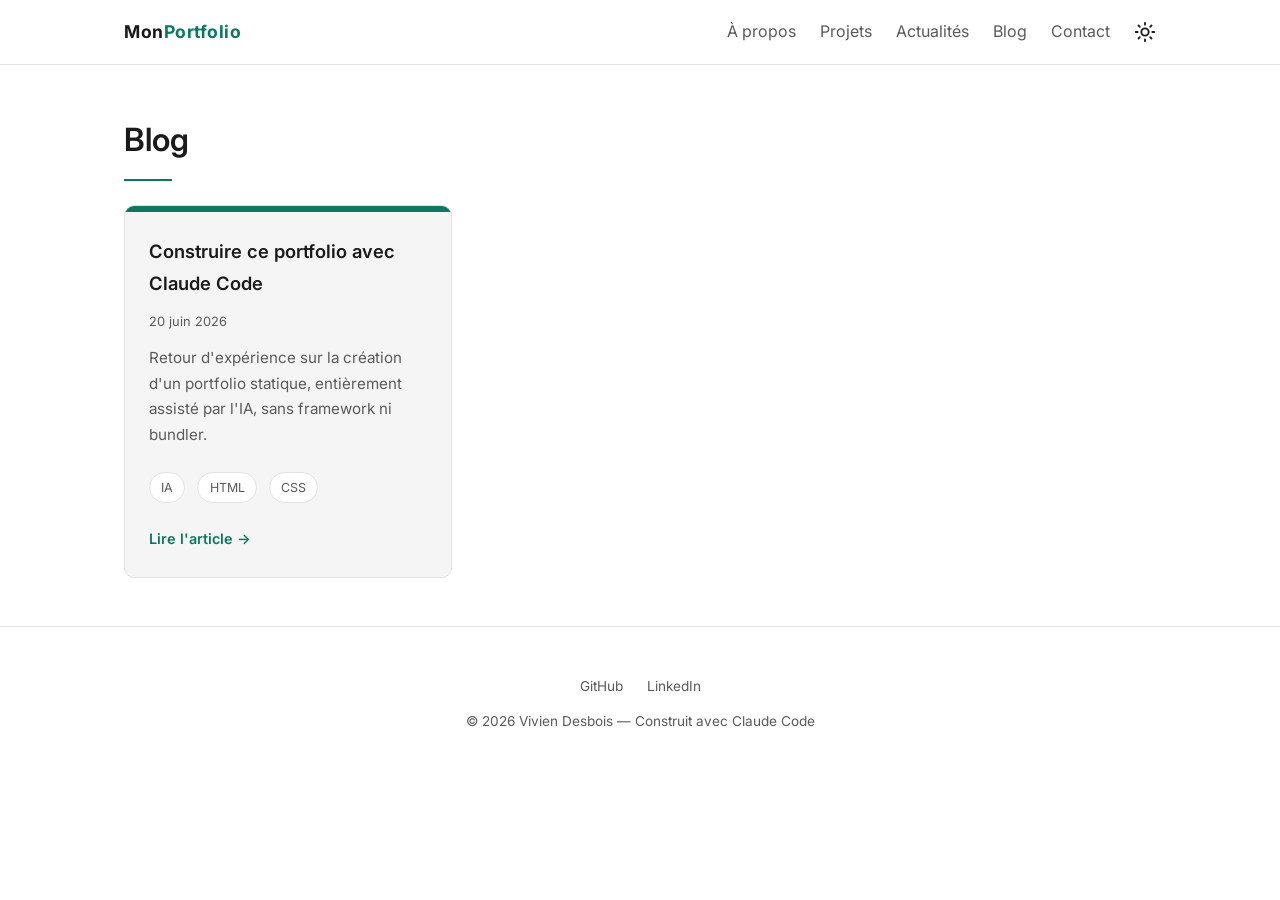
==== blog.html @ 9574f35e "Initial commit : portfolio complet avec dark mode et projets dynamiques Co-Authored-By: Claude Opus " ====
<!DOCTYPE html>
<html lang="fr">
<head>
  <meta charset="UTF-8">
  <meta name="viewport" content="width=device-width, initial-scale=1.0">
  <title>Blog — MonPortfolio</title>
  <meta name="description" content="Articles et retours d'expérience de Vivien Desbois sur le développement web.">
  <meta property="og:title" content="Blog — MonPortfolio">
  <meta property="og:description" content="Articles et retours d'expérience de Vivien Desbois sur le développement web.">
  <meta property="og:image" content="assets/images/og-image.jpg">
  <link rel="icon" type="image/svg+xml" href="assets/images/favicon.svg">
  <link rel="preconnect" href="https://fonts.googleapis.com">
  <link rel="preconnect" href="https://fonts.gstatic.com" crossorigin>
  <link href="https://fonts.googleapis.com/css2?family=Inter:wght@400;500;600;700&display=swap" rel="stylesheet">
  <!-- CSS critique (above-the-fold) en inline : le header s'affiche sans attendre css/style.css.
       Copie exacte d'un sous-ensemble de css/style.css (liste précise des règles : voir le
       commentaire en tête de ce fichier). Toute modification doit être répercutée ICI et dans
       les 3 autres copies : index.html, blog/construire-portfolio-avec-claude-code.html,
       paiement.html. -->
  <style>
    :root {
      --color-bg: #0a0a0a;
      --color-surface: #141414;
      --color-border: #262626;
      --color-text: #e0e0e0;
      --color-muted: #8a8a8a;
      --color-accent: #64ffda;
      --color-header-bg: rgba(10, 10, 10, 0.85);
      --font-base: "Inter", -apple-system, BlinkMacSystemFont, "Segoe UI", Roboto, Helvetica, Arial, sans-serif;
      --space-md: 1.5rem;
      --header-height: 64px;
      --max-width: 1080px;
    }
    :root[data-theme="light"] {
      --color-bg: #ffffff;
      --color-surface: #f5f5f5;
      --color-border: #e2e2e2;
      --color-text: #1a1a1a;
      --color-muted: #5a5a5a;
      --color-accent: #0a7a5e;
      --color-header-bg: rgba(255, 255, 255, 0.8);
    }
    *, *::before, *::after { margin: 0; padding: 0; box-sizing: border-box; }
    body { background-color: var(--color-bg); color: var(--color-text); font-family: var(--font-base); font-size: 1.1rem; line-height: 1.7; }
    .container { width: 100%; max-width: var(--max-width); margin: 0 auto; padding-inline: var(--space-md); }
    .header { position: sticky; top: 0; z-index: 100; background-color: var(--color-header-bg); backdrop-filter: blur(8px); border-bottom: 1px solid var(--color-border); }
    .header__inner { display: flex; align-items: center; gap: var(--space-md); height: var(--header-height); }
    .header__logo { margin-right: auto; font-weight: 700; letter-spacing: 0.5px; }
    .header__logo-accent { color: var(--color-accent); }
  </style>
  <link rel="preload" href="css/style.css" as="style" onload="this.onload=null;this.rel='stylesheet'">
  <noscript><link rel="stylesheet" href="css/style.css"></noscript>
  <script>
    // Applique le thème avant le rendu pour éviter tout flash (FOUC)
    (function () {
      const saved = localStorage.getItem("theme");
      const theme = saved || (window.matchMedia("(prefers-color-scheme: light)").matches ? "light" : "dark");
      document.documentElement.setAttribute("data-theme", theme);
    })();
  </script>
</head>
<body>
  <!-- En-tête / navigation -->
  <header class="header">
    <div class="container header__inner">
      <a href="index.html" class="header__logo">Mon<span class="header__logo-accent">Portfolio</span></a>
      <nav class="nav" id="site-nav">
        <a href="index.html#apropos" class="nav__link">À propos</a>
        <a href="index.html#projets" class="nav__link">Projets</a>
        <a href="index.html#actualites" class="nav__link">Actualités</a>
        <a href="blog.html" class="nav__link" aria-current="page">Blog</a>
        <a href="index.html#contact" class="nav__link">Contact</a>
      </nav>
      <button class="theme-toggle" aria-pressed="false" aria-label="Activer le mode clair">
        <svg class="theme-toggle__icon theme-toggle__icon--sun" viewBox="0 0 24 24" fill="none" stroke="currentColor" stroke-width="2" stroke-linecap="round" stroke-linejoin="round" aria-hidden="true">
          <circle cx="12" cy="12" r="4"></circle>
          <path d="M12 2v2M12 20v2M4.93 4.93l1.41 1.41M17.66 17.66l1.41 1.41M2 12h2M20 12h2M6.34 17.66l-1.41 1.41M19.07 4.93l-1.41 1.41"></path>
        </svg>
        <svg class="theme-toggle__icon theme-toggle__icon--moon" viewBox="0 0 24 24" fill="none" stroke="currentColor" stroke-width="2" stroke-linecap="round" stroke-linejoin="round" aria-hidden="true">
          <path d="M21 12.79A9 9 0 1 1 11.21 3 7 7 0 0 0 21 12.79z"></path>
        </svg>
      </button>
      <button class="header__toggle" aria-label="Ouvrir le menu" aria-expanded="false" aria-controls="site-nav"><span aria-hidden="true">☰</span></button>
    </div>
  </header>

  <main>
    <!-- Section Blog : la liste est injectée par js/blog.js depuis blog/posts.json -->
    <section class="section reveal">
      <div class="container">
        <h1 class="section__title">Blog</h1>
        <div class="projects__grid" data-blog-grid aria-live="polite"></div>
        <noscript>
          <p class="blog__message">Activez JavaScript pour afficher la liste des articles. Les articles restent accessibles individuellement.</p>
        </noscript>
      </div>
    </section>
  </main>

  <!-- Pied de page -->
  <footer class="footer">
    <div class="container">
      <nav class="footer__links">
        <a href="#" class="footer__link" target="_blank" rel="noopener" aria-label="GitHub (ouvre un nouvel onglet)">GitHub</a>
        <a href="#" class="footer__link" target="_blank" rel="noopener" aria-label="LinkedIn (ouvre un nouvel onglet)">LinkedIn</a>
      </nav>
      <p>&copy; <span data-current-year>2026</span> Vivien Desbois — Construit avec Claude Code</p>
    </div>
  </footer>

  <script src="js/utils.js"></script>
  <script src="js/main.js"></script>
  <script src="js/blog.js"></script>
</body>
</html>
---- css/style.css ----
/* ==========================================================================
   MonPortfolio — Styles globaux
   Méthodologie BEM. Mobile-first : les styles de base ciblent le mobile,
   les media queries (min-width) adaptent ensuite au desktop.

   ATTENTION — CSS critique dupliqué (pas de bundler pour le partager
   automatiquement) : les règles suivantes sont recopiées à l'identique
   dans un <style> inline, dans le <head> de CHACUNE des 4 pages HTML :
     - index.html
     - blog.html
     - blog/construire-portfolio-avec-claude-code.html
     - paiement.html
   Règles concernées : :root, :root[data-theme="light"], le reset
   (*, *::before, *::after), body, .container, .header, .header__inner,
   .header__logo, .header__logo-accent.
   Toute modification de l'une de ces règles ICI doit être répercutée
   manuellement dans les 4 <style> inline correspondants — sinon le
   rendu initial (avant chargement de ce fichier) affichera l'ancienne
   valeur le temps que ce fichier se charge.
   ========================================================================== */

/* Variables de design (palette, typographie, espacement) */
:root {
  --color-bg: #0a0a0a;
  --color-surface: #141414;
  --color-border: #262626;
  --color-text: #e0e0e0;
  --color-muted: #8a8a8a;
  --color-accent: #64ffda;
  --color-header-bg: rgba(10, 10, 10, 0.85);
  --color-danger: #e05260;

  --font-base: "Inter", -apple-system, BlinkMacSystemFont, "Segoe UI", Roboto, Helvetica, Arial, sans-serif;

  --space-sm: 0.75rem;
  --space-md: 1.5rem;
  --space-lg: 3rem;
  --space-xl: 6rem;

  --max-width: 1080px;
  --header-height: 64px;

  --radius: 10px;
  --radius-sm: 8px;
  --radius-lg: 16px;
  --radius-pill: 999px;

  --transition: 0.25s ease;
  --transition-base: 0.3s ease;

  --shadow-card: 0 12px 28px rgba(0, 0, 0, 0.45);
}

/* Mode clair : la bascule ne redéfinit que les variables de couleur sur :root */
:root[data-theme="light"] {
  --color-bg: #ffffff;
  --color-surface: #f5f5f5;
  --color-border: #e2e2e2;
  --color-text: #1a1a1a;
  --color-muted: #5a5a5a;
  /* Plus foncé que #0d9373 (3.9:1, sous le seuil AA) : #0a7a5e atteint ~5.3:1 sur fond clair */
  --color-accent: #0a7a5e;
  --color-header-bg: rgba(255, 255, 255, 0.8);
  /* --color-danger de base (#e05260) tombe à 3.79:1 sur fond clair, sous le seuil AA : #c1293a atteint ~5.76:1 */
  --color-danger: #c1293a;
}

/* Transition douce lors du changement de thème */
body,
.nav,
.about__photo,
.project-card__tag,
.card,
.footer {
  transition: background-color var(--transition-base), color var(--transition-base),
    border-color var(--transition-base);
}

/* Reset léger */
*,
*::before,
*::after {
  margin: 0;
  padding: 0;
  box-sizing: border-box;
}

html {
  scroll-behavior: smooth;
}

body {
  background-color: var(--color-bg);
  color: var(--color-text);
  font-family: var(--font-base);
  font-size: 1.1rem;
  line-height: 1.7;
  -webkit-font-smoothing: antialiased;
}

a {
  color: inherit;
  text-decoration: none;
}

img {
  max-width: 100%;
  display: block;
}

/* Indicateur de focus clavier visible sur tous les éléments interactifs (WCAG 2.4.7) */
a:focus-visible,
button:focus-visible,
input:focus-visible,
textarea:focus-visible {
  outline: 2px solid var(--color-accent);
  outline-offset: 2px;
}

/* Conteneur centré réutilisable */
.container {
  width: 100%;
  max-width: var(--max-width);
  margin: 0 auto;
  padding-inline: var(--space-md);
}

/* Animation d'entrée (déclenchée par main.js via .is-visible) */
.reveal {
  opacity: 0;
  transform: translateY(20px);
  transition: opacity 0.6s ease-out, transform 0.6s ease-out;
}

.reveal.is-visible {
  opacity: 1;
  transform: translateY(0);
}

/* ==========================================================================
   Block: header (barre de navigation)
   ========================================================================== */
.header {
  position: sticky;
  top: 0;
  z-index: 100;
  background-color: var(--color-header-bg);
  backdrop-filter: blur(8px);
  border-bottom: 1px solid var(--color-border);
  transition: background-color var(--transition-base), border-color var(--transition-base);
}

.header__inner {
  display: flex;
  align-items: center;
  gap: var(--space-md);
  height: var(--header-height);
}

.header__logo {
  margin-right: auto;
  font-weight: 700;
  letter-spacing: 0.5px;
}

.header__logo-accent {
  color: var(--color-accent);
}

.header__toggle {
  background: none;
  border: none;
  color: var(--color-text);
  font-size: 1.5rem;
  cursor: pointer;
  line-height: 1;
}

/* Bouton bascule de thème (soleil / lune) */
.theme-toggle {
  display: flex;
  align-items: center;
  justify-content: center;
  background: none;
  border: none;
  padding: 0;
  color: var(--color-text);
  cursor: pointer;
}

.theme-toggle__icon {
  width: 22px;
  height: 22px;
}

/* On montre l'icône du mode courant : lune en sombre, soleil en clair */
.theme-toggle__icon--sun {
  display: none;
}

:root[data-theme="light"] .theme-toggle__icon--moon {
  display: none;
}

:root[data-theme="light"] .theme-toggle__icon--sun {
  display: block;
}

/* Menu : caché par défaut sur mobile, ouvert en plein écran via .nav--open */
.nav {
  position: fixed;
  inset: var(--header-height) 0 0 0;
  background-color: var(--color-bg);
  flex-direction: column;
  align-items: center;
  justify-content: flex-start;
  gap: var(--space-lg);
  padding-top: var(--space-xl);
  font-size: 1.25rem;
  display: none;
}

.nav--open {
  display: flex;
}

.nav__link {
  color: var(--color-muted);
  transition: color var(--transition);
}

.nav__link:hover {
  color: var(--color-accent);
}

/* ==========================================================================
   Block: hero
   ========================================================================== */
.hero {
  /* Plein écran centré verticalement (on retranche la hauteur du header sticky) */
  min-height: calc(100vh - var(--header-height));
  display: flex;
  align-items: center;
  text-align: center;
}

.hero__title {
  font-size: clamp(2.5rem, 7vw, 4rem);
  font-weight: 700;
  line-height: 1.15;
  color: var(--color-accent);
  text-shadow: 0 2px 8px rgba(0, 0, 0, 0.3);
}

.hero__subtitle {
  margin-top: var(--space-sm);
  color: var(--color-accent);
  font-size: 1.1rem;
  font-weight: 500;
}

.hero__tagline {
  margin-top: var(--space-md);
  color: var(--color-muted);
  font-size: 1.15rem;
}

/* ==========================================================================
   Block: btn (bouton réutilisable, indépendant de toute section)
   ========================================================================== */
.btn {
  display: inline-block;
  margin-top: var(--space-lg);
  padding: 0.8rem 1.6rem;
  border-radius: var(--radius);
  font-weight: 600;
  transition: background-color var(--transition), color var(--transition);
}

/* Variante contour : fond transparent qui se remplit au survol */
.btn--outline {
  border: 1px solid var(--color-accent);
  color: var(--color-accent);
}

.btn--outline:hover {
  background-color: var(--color-accent);
  color: var(--color-bg);
}

/* Espace entre deux boutons adjacents */
.btn + .btn {
  margin-left: var(--space-md);
}

/* ==========================================================================
   Block: section (titre de section générique)
   ========================================================================== */
.section {
  padding-block: var(--space-lg);
}

.section__title {
  font-size: clamp(1.6rem, 4vw, 2rem);
  font-weight: 600;
  margin-bottom: var(--space-md);
}

.section__title::after {
  content: "";
  display: block;
  width: 48px;
  height: 2px;
  margin-top: var(--space-sm);
  background-color: var(--color-accent);
}

/* ==========================================================================
   Block: about (section À propos : photo + présentation)
   ========================================================================== */
.about__grid {
  display: grid;
  grid-template-columns: 1fr;
  gap: var(--space-lg);
  margin-top: var(--space-md);
  align-items: center;
}

/* Placeholder carré en attendant une vraie photo */
.about__photo {
  aspect-ratio: 1 / 1;
  display: flex;
  align-items: center;
  justify-content: center;
  background-color: var(--color-surface);
  border: 1px solid var(--color-border);
  border-radius: var(--radius);
  color: var(--color-muted);
  font-size: 0.95rem;
  letter-spacing: 1px;
}

.about__text {
  color: var(--color-muted);
  max-width: 640px;
}

/* ==========================================================================
   Block: projects (grille de cartes)
   ========================================================================== */
.projects__grid {
  display: grid;
  grid-template-columns: 1fr;
  gap: var(--space-md);
  margin-top: var(--space-md);
}

/* Block: project-card */
.project-card {
  background-color: var(--color-surface);
  border: 1px solid var(--color-border);
  border-radius: var(--radius);
  padding: var(--space-md);
  overflow: hidden; /* le bandeau respecte les coins arrondis */
  transition: transform var(--transition-base), border-color var(--transition-base),
    box-shadow var(--transition-base), background-color var(--transition-base);
}

.project-card:hover {
  transform: translateY(-4px);
  border-color: var(--color-accent);
  box-shadow: var(--shadow-card);
}

/* Bandeau de couleur collé au bord haut de la carte */
.project-card__banner {
  height: 6px;
  margin: calc(var(--space-md) * -1) calc(var(--space-md) * -1) var(--space-md);
  background-color: var(--color-accent);
}

.project-card__title {
  font-size: 1.15rem;
  font-weight: 600;
  margin-bottom: var(--space-sm);
}

/* Le titre de carte est aussi un lien (vers le dépôt GitHub) : affordance au survol/focus */
.project-card__title a:hover,
.project-card__title a:focus-visible {
  color: var(--color-accent);
}

/* Date sur une carte (billet de blog via js/blog.js, ou projet via js/main.js) */
.project-card__date {
  margin-bottom: var(--space-sm);
  color: var(--color-muted);
  font-size: 0.8rem;
}

.project-card__desc {
  color: var(--color-muted);
  font-size: 0.95rem;
}

/* Liste de technologies sous forme de pastilles */
.project-card__tags {
  list-style: none;
  display: flex;
  flex-wrap: wrap;
  gap: var(--space-sm);
  margin-top: var(--space-md);
}

.project-card__tag {
  padding: 0.25rem 0.7rem;
  background-color: var(--color-bg);
  border: 1px solid var(--color-border);
  border-radius: var(--radius-pill);
  color: var(--color-muted);
  font-size: 0.78rem;
}

.project-card__link {
  display: inline-block;
  margin-top: var(--space-md);
  color: var(--color-accent);
  font-size: 0.9rem;
  font-weight: 600;
}

/* Message d'état de la grille de projets (vide, erreur de chargement) */
.projects__message {
  margin-top: var(--space-md);
  color: var(--color-muted);
}

/* Message d'état de la grille d'actualités (vide, erreur de chargement) */
.news__message {
  margin-top: var(--space-md);
  color: var(--color-muted);
}

/* ==========================================================================
   Block: blog (liste) + post (lecture d'un article)
   ========================================================================== */
/* Message d'état de la liste (no-JS, vide, erreur de chargement) */
.blog__message {
  margin-top: var(--space-md);
  color: var(--color-muted);
}

.post {
  max-width: 65ch;
  margin-inline: auto;
  padding-block: var(--space-lg);
}

.post__back {
  display: inline-block;
  margin-bottom: var(--space-md);
  color: var(--color-muted);
  font-size: 0.9rem;
  transition: color var(--transition);
}

.post__back:hover {
  color: var(--color-accent);
}

.post__title {
  font-size: clamp(1.8rem, 5vw, 2.5rem);
  font-weight: 700;
  line-height: 1.2;
}

.post__date {
  margin-top: var(--space-sm);
  color: var(--color-muted);
  font-size: 0.9rem;
}

.post__content {
  margin-top: var(--space-lg);
}

/* Espacement vertical régulier entre les éléments de l'article */
.post__content > * + * {
  margin-top: var(--space-md);
}

.post__content h2 {
  margin-top: var(--space-lg);
  font-size: 1.4rem;
  font-weight: 600;
}

.post__content h3 {
  font-size: 1.15rem;
  font-weight: 600;
}

.post__content ul {
  padding-left: var(--space-md);
  list-style: disc;
}

.post__content a {
  color: var(--color-accent);
  border-bottom: 1px solid currentColor;
}

.post__content code {
  padding: 0.1rem 0.35rem;
  background-color: var(--color-surface);
  border: 1px solid var(--color-border);
  border-radius: var(--radius-sm);
  font-size: 0.9em;
}

/* ==========================================================================
   Block: contact (formulaire de la section Contact)
   ========================================================================== */
.contact__form {
  max-width: 600px;
  margin-top: var(--space-md);
  margin-inline: auto;
}

.contact__textarea {
  min-height: 140px;
  resize: vertical;
}

/* Boutons pleins en couleur accent (envoi du contact + paiement) */
.contact__submit,
.pay-button {
  width: 100%;
  background-color: var(--color-accent);
  color: var(--color-bg);
  border: none;
  border-radius: var(--radius-sm);
  padding: 0.9rem;
  font-family: inherit;
  font-size: 1rem;
  font-weight: 600;
  cursor: pointer;
  transition: filter var(--transition), transform 0.1s ease;
}

.contact__submit:hover,
.pay-button:hover {
  filter: brightness(1.1);
}

.contact__submit:active,
.pay-button:active {
  transform: scale(0.99);
}

/* ==========================================================================
   Block: footer
   ========================================================================== */
.footer {
  border-top: 1px solid var(--color-border);
  padding-block: var(--space-lg);
  text-align: center;
  color: var(--color-muted);
  font-size: 0.85rem;
}

/* Rangée de liens centrée au-dessus de la mention */
.footer__links {
  display: flex;
  justify-content: center;
  gap: var(--space-md);
  margin-bottom: var(--space-sm);
}

.footer__link {
  color: var(--color-muted);
  transition: color var(--transition);
}

.footer__link:hover {
  color: var(--color-accent);
}

/* ==========================================================================
   Block: payment (page paiement.html)
   ========================================================================== */
.payment {
  min-height: 100vh;
  display: flex;
  flex-direction: column;
  align-items: center;
  justify-content: center;
  padding: var(--space-lg) var(--space-md);
}

.payment__title {
  font-size: 1.75rem;
  font-weight: 600;
  text-align: center;
}

.payment__subtitle {
  margin-top: var(--space-sm);
  color: var(--color-muted);
  text-align: center;
}

/* Block: card (carte contenant le formulaire) */
.card {
  width: 100%;
  max-width: 420px;
  margin-top: var(--space-lg);
  background-color: var(--color-surface);
  border: 1px solid var(--color-border);
  border-radius: var(--radius-lg);
  padding: var(--space-md);
}

.card__summary {
  display: flex;
  justify-content: space-between;
  align-items: baseline;
  padding-bottom: var(--space-md);
  margin-bottom: var(--space-md);
  border-bottom: 1px solid var(--color-border);
}

.card__summary-label {
  color: var(--color-muted);
  font-size: 0.95rem;
}

.card__total {
  font-size: 1.5rem;
  font-weight: 600;
}

/* Block: field (champ de formulaire) */
.field {
  margin-bottom: var(--space-md);
}

.field__label {
  display: block;
  font-size: 0.85rem;
  color: var(--color-text);
  margin-bottom: 0.5rem;
}

.field__input {
  width: 100%;
  background-color: var(--color-bg);
  border: 1px solid var(--color-border);
  border-radius: var(--radius-sm);
  padding: 0.75rem 0.9rem;
  color: var(--color-text);
  font-family: inherit;
  font-size: 1rem;
  transition: border-color var(--transition-base), background-color var(--transition-base),
    color var(--transition-base);
}

.field__input::placeholder {
  color: var(--color-muted);
}

.field__input:focus-visible {
  border-color: var(--color-accent);
}

.field__input--invalid {
  border-color: var(--color-danger);
}

.field__error {
  display: none;
  margin-top: 0.4rem;
  font-size: 0.78rem;
  color: var(--color-danger);
}

.field__error--visible {
  display: block;
}

/* Block: form-row (regroupe deux champs côte à côte) */
.form-row {
  display: flex;
  gap: var(--space-md);
}

.form-row .field {
  flex: 1;
}

/* Block: pay-button (style commun défini avec .contact__submit ; ici sa marge propre) */
.pay-button {
  margin-top: 0.5rem;
}

.payment__note {
  margin-top: var(--space-md);
  font-size: 0.8rem;
  color: var(--color-muted);
  text-align: center;
}

.payment__back {
  margin-top: var(--space-lg);
  font-size: 0.9rem;
}

.payment__back-link {
  color: var(--color-muted);
  border-bottom: 1px solid var(--color-border);
  transition: color var(--transition), border-color var(--transition);
}

.payment__back-link:hover {
  color: var(--color-accent);
  border-color: var(--color-accent);
}

/* Block: confirmation (écran de succès) */
.confirmation {
  text-align: center;
}

.confirmation__check {
  width: 64px;
  height: 64px;
  margin: 0 auto var(--space-md);
  border-radius: 50%;
  background-color: rgba(100, 255, 218, 0.12);
  color: var(--color-accent);
  font-size: 2rem;
  display: flex;
  align-items: center;
  justify-content: center;
}

.confirmation__title {
  font-size: 1.5rem;
  font-weight: 600;
  margin-bottom: 0.75rem;
}

.confirmation__text {
  color: var(--color-muted);
  font-size: 0.95rem;
}

/* Utilitaire : masque un élément */
.is-hidden {
  display: none;
}

/* ==========================================================================
   Adaptation desktop (mobile-first → on élargit à partir de 768px)
   ========================================================================== */
@media (min-width: 768px) {
  .header__toggle {
    display: none;
  }

  /* Le menu redevient une barre horizontale inline */
  .nav {
    position: static;
    inset: auto;
    display: flex;
    flex-direction: row;
    gap: var(--space-md);
    background: none;
    font-size: 1rem;
    padding: 0;
  }

  /* À propos : photo à gauche, texte à droite */
  .about__grid {
    grid-template-columns: 280px 1fr;
  }

  .projects__grid {
    grid-template-columns: repeat(2, 1fr);
  }
}

@media (min-width: 1024px) {
  .projects__grid {
    grid-template-columns: repeat(3, 1fr);
  }
}
---- css/style.css ----
/* ==========================================================================
   MonPortfolio — Styles globaux
   Méthodologie BEM. Mobile-first : les styles de base ciblent le mobile,
   les media queries (min-width) adaptent ensuite au desktop.

   ATTENTION — CSS critique dupliqué (pas de bundler pour le partager
   automatiquement) : les règles suivantes sont recopiées à l'identique
   dans un <style> inline, dans le <head> de CHACUNE des 4 pages HTML :
     - index.html
     - blog.html
     - blog/construire-portfolio-avec-claude-code.html
     - paiement.html
   Règles concernées : :root, :root[data-theme="light"], le reset
   (*, *::before, *::after), body, .container, .header, .header__inner,
   .header__logo, .header__logo-accent.
   Toute modification de l'une de ces règles ICI doit être répercutée
   manuellement dans les 4 <style> inline correspondants — sinon le
   rendu initial (avant chargement de ce fichier) affichera l'ancienne
   valeur le temps que ce fichier se charge.
   ========================================================================== */

/* Variables de design (palette, typographie, espacement) */
:root {
  --color-bg: #0a0a0a;
  --color-surface: #141414;
  --color-border: #262626;
  --color-text: #e0e0e0;
  --color-muted: #8a8a8a;
  --color-accent: #64ffda;
  --color-header-bg: rgba(10, 10, 10, 0.85);
  --color-danger: #e05260;

  --font-base: "Inter", -apple-system, BlinkMacSystemFont, "Segoe UI", Roboto, Helvetica, Arial, sans-serif;

  --space-sm: 0.75rem;
  --space-md: 1.5rem;
  --space-lg: 3rem;
  --space-xl: 6rem;

  --max-width: 1080px;
  --header-height: 64px;

  --radius: 10px;
  --radius-sm: 8px;
  --radius-lg: 16px;
  --radius-pill: 999px;

  --transition: 0.25s ease;
  --transition-base: 0.3s ease;

  --shadow-card: 0 12px 28px rgba(0, 0, 0, 0.45);
}

/* Mode clair : la bascule ne redéfinit que les variables de couleur sur :root */
:root[data-theme="light"] {
  --color-bg: #ffffff;
  --color-surface: #f5f5f5;
  --color-border: #e2e2e2;
  --color-text: #1a1a1a;
  --color-muted: #5a5a5a;
  /* Plus foncé que #0d9373 (3.9:1, sous le seuil AA) : #0a7a5e atteint ~5.3:1 sur fond clair */
  --color-accent: #0a7a5e;
  --color-header-bg: rgba(255, 255, 255, 0.8);
  /* --color-danger de base (#e05260) tombe à 3.79:1 sur fond clair, sous le seuil AA : #c1293a atteint ~5.76:1 */
  --color-danger: #c1293a;
}

/* Transition douce lors du changement de thème */
body,
.nav,
.about__photo,
.project-card__tag,
.card,
.footer {
  transition: background-color var(--transition-base), color var(--transition-base),
    border-color var(--transition-base);
}

/* Reset léger */
*,
*::before,
*::after {
  margin: 0;
  padding: 0;
  box-sizing: border-box;
}

html {
  scroll-behavior: smooth;
}

body {
  background-color: var(--color-bg);
  color: var(--color-text);
  font-family: var(--font-base);
  font-size: 1.1rem;
  line-height: 1.7;
  -webkit-font-smoothing: antialiased;
}

a {
  color: inherit;
  text-decoration: none;
}

img {
  max-width: 100%;
  display: block;
}

/* Indicateur de focus clavier visible sur tous les éléments interactifs (WCAG 2.4.7) */
a:focus-visible,
button:focus-visible,
input:focus-visible,
textarea:focus-visible {
  outline: 2px solid var(--color-accent);
  outline-offset: 2px;
}

/* Conteneur centré réutilisable */
.container {
  width: 100%;
  max-width: var(--max-width);
  margin: 0 auto;
  padding-inline: var(--space-md);
}

/* Animation d'entrée (déclenchée par main.js via .is-visible) */
.reveal {
  opacity: 0;
  transform: translateY(20px);
  transition: opacity 0.6s ease-out, transform 0.6s ease-out;
}

.reveal.is-visible {
  opacity: 1;
  transform: translateY(0);
}

/* ==========================================================================
   Block: header (barre de navigation)
   ========================================================================== */
.header {
  position: sticky;
  top: 0;
  z-index: 100;
  background-color: var(--color-header-bg);
  backdrop-filter: blur(8px);
  border-bottom: 1px solid var(--color-border);
  transition: background-color var(--transition-base), border-color var(--transition-base);
}

.header__inner {
  display: flex;
  align-items: center;
  gap: var(--space-md);
  height: var(--header-height);
}

.header__logo {
  margin-right: auto;
  font-weight: 700;
  letter-spacing: 0.5px;
}

.header__logo-accent {
  color: var(--color-accent);
}

.header__toggle {
  background: none;
  border: none;
  color: var(--color-text);
  font-size: 1.5rem;
  cursor: pointer;
  line-height: 1;
}

/* Bouton bascule de thème (soleil / lune) */
.theme-toggle {
  display: flex;
  align-items: center;
  justify-content: center;
  background: none;
  border: none;
  padding: 0;
  color: var(--color-text);
  cursor: pointer;
}

.theme-toggle__icon {
  width: 22px;
  height: 22px;
}

/* On montre l'icône du mode courant : lune en sombre, soleil en clair */
.theme-toggle__icon--sun {
  display: none;
}

:root[data-theme="light"] .theme-toggle__icon--moon {
  display: none;
}

:root[data-theme="light"] .theme-toggle__icon--sun {
  display: block;
}

/* Menu : caché par défaut sur mobile, ouvert en plein écran via .nav--open */
.nav {
  position: fixed;
  inset: var(--header-height) 0 0 0;
  background-color: var(--color-bg);
  flex-direction: column;
  align-items: center;
  justify-content: flex-start;
  gap: var(--space-lg);
  padding-top: var(--space-xl);
  font-size: 1.25rem;
  display: none;
}

.nav--open {
  display: flex;
}

.nav__link {
  color: var(--color-muted);
  transition: color var(--transition);
}

.nav__link:hover {
  color: var(--color-accent);
}

/* ==========================================================================
   Block: hero
   ========================================================================== */
.hero {
  /* Plein écran centré verticalement (on retranche la hauteur du header sticky) */
  min-height: calc(100vh - var(--header-height));
  display: flex;
  align-items: center;
  text-align: center;
}

.hero__title {
  font-size: clamp(2.5rem, 7vw, 4rem);
  font-weight: 700;
  line-height: 1.15;
  color: var(--color-accent);
  text-shadow: 0 2px 8px rgba(0, 0, 0, 0.3);
}

.hero__subtitle {
  margin-top: var(--space-sm);
  color: var(--color-accent);
  font-size: 1.1rem;
  font-weight: 500;
}

.hero__tagline {
  margin-top: var(--space-md);
  color: var(--color-muted);
  font-size: 1.15rem;
}

/* ==========================================================================
   Block: btn (bouton réutilisable, indépendant de toute section)
   ========================================================================== */
.btn {
  display: inline-block;
  margin-top: var(--space-lg);
  padding: 0.8rem 1.6rem;
  border-radius: var(--radius);
  font-weight: 600;
  transition: background-color var(--transition), color var(--transition);
}

/* Variante contour : fond transparent qui se remplit au survol */
.btn--outline {
  border: 1px solid var(--color-accent);
  color: var(--color-accent);
}

.btn--outline:hover {
  background-color: var(--color-accent);
  color: var(--color-bg);
}

/* Espace entre deux boutons adjacents */
.btn + .btn {
  margin-left: var(--space-md);
}

/* ==========================================================================
   Block: section (titre de section générique)
   ========================================================================== */
.section {
  padding-block: var(--space-lg);
}

.section__title {
  font-size: clamp(1.6rem, 4vw, 2rem);
  font-weight: 600;
  margin-bottom: var(--space-md);
}

.section__title::after {
  content: "";
  display: block;
  width: 48px;
  height: 2px;
  margin-top: var(--space-sm);
  background-color: var(--color-accent);
}

/* ==========================================================================
   Block: about (section À propos : photo + présentation)
   ========================================================================== */
.about__grid {
  display: grid;
  grid-template-columns: 1fr;
  gap: var(--space-lg);
  margin-top: var(--space-md);
  align-items: center;
}

/* Placeholder carré en attendant une vraie photo */
.about__photo {
  aspect-ratio: 1 / 1;
  display: flex;
  align-items: center;
  justify-content: center;
  background-color: var(--color-surface);
  border: 1px solid var(--color-border);
  border-radius: var(--radius);
  color: var(--color-muted);
  font-size: 0.95rem;
  letter-spacing: 1px;
}

.about__text {
  color: var(--color-muted);
  max-width: 640px;
}

/* ==========================================================================
   Block: projects (grille de cartes)
   ========================================================================== */
.projects__grid {
  display: grid;
  grid-template-columns: 1fr;
  gap: var(--space-md);
  margin-top: var(--space-md);
}

/* Block: project-card */
.project-card {
  background-color: var(--color-surface);
  border: 1px solid var(--color-border);
  border-radius: var(--radius);
  padding: var(--space-md);
  overflow: hidden; /* le bandeau respecte les coins arrondis */
  transition: transform var(--transition-base), border-color var(--transition-base),
    box-shadow var(--transition-base), background-color var(--transition-base);
}

.project-card:hover {
  transform: translateY(-4px);
  border-color: var(--color-accent);
  box-shadow: var(--shadow-card);
}

/* Bandeau de couleur collé au bord haut de la carte */
.project-card__banner {
  height: 6px;
  margin: calc(var(--space-md) * -1) calc(var(--space-md) * -1) var(--space-md);
  background-color: var(--color-accent);
}

.project-card__title {
  font-size: 1.15rem;
  font-weight: 600;
  margin-bottom: var(--space-sm);
}

/* Le titre de carte est aussi un lien (vers le dépôt GitHub) : affordance au survol/focus */
.project-card__title a:hover,
.project-card__title a:focus-visible {
  color: var(--color-accent);
}

/* Date sur une carte (billet de blog via js/blog.js, ou projet via js/main.js) */
.project-card__date {
  margin-bottom: var(--space-sm);
  color: var(--color-muted);
  font-size: 0.8rem;
}

.project-card__desc {
  color: var(--color-muted);
  font-size: 0.95rem;
}

/* Liste de technologies sous forme de pastilles */
.project-card__tags {
  list-style: none;
  display: flex;
  flex-wrap: wrap;
  gap: var(--space-sm);
  margin-top: var(--space-md);
}

.project-card__tag {
  padding: 0.25rem 0.7rem;
  background-color: var(--color-bg);
  border: 1px solid var(--color-border);
  border-radius: var(--radius-pill);
  color: var(--color-muted);
  font-size: 0.78rem;
}

.project-card__link {
  display: inline-block;
  margin-top: var(--space-md);
  color: var(--color-accent);
  font-size: 0.9rem;
  font-weight: 600;
}

/* Message d'état de la grille de projets (vide, erreur de chargement) */
.projects__message {
  margin-top: var(--space-md);
  color: var(--color-muted);
}

/* Message d'état de la grille d'actualités (vide, erreur de chargement) */
.news__message {
  margin-top: var(--space-md);
  color: var(--color-muted);
}

/* ==========================================================================
   Block: blog (liste) + post (lecture d'un article)
   ========================================================================== */
/* Message d'état de la liste (no-JS, vide, erreur de chargement) */
.blog__message {
  margin-top: var(--space-md);
  color: var(--color-muted);
}

.post {
  max-width: 65ch;
  margin-inline: auto;
  padding-block: var(--space-lg);
}

.post__back {
  display: inline-block;
  margin-bottom: var(--space-md);
  color: var(--color-muted);
  font-size: 0.9rem;
  transition: color var(--transition);
}

.post__back:hover {
  color: var(--color-accent);
}

.post__title {
  font-size: clamp(1.8rem, 5vw, 2.5rem);
  font-weight: 700;
  line-height: 1.2;
}

.post__date {
  margin-top: var(--space-sm);
  color: var(--color-muted);
  font-size: 0.9rem;
}

.post__content {
  margin-top: var(--space-lg);
}

/* Espacement vertical régulier entre les éléments de l'article */
.post__content > * + * {
  margin-top: var(--space-md);
}

.post__content h2 {
  margin-top: var(--space-lg);
  font-size: 1.4rem;
  font-weight: 600;
}

.post__content h3 {
  font-size: 1.15rem;
  font-weight: 600;
}

.post__content ul {
  padding-left: var(--space-md);
  list-style: disc;
}

.post__content a {
  color: var(--color-accent);
  border-bottom: 1px solid currentColor;
}

.post__content code {
  padding: 0.1rem 0.35rem;
  background-color: var(--color-surface);
  border: 1px solid var(--color-border);
  border-radius: var(--radius-sm);
  font-size: 0.9em;
}

/* ==========================================================================
   Block: contact (formulaire de la section Contact)
   ========================================================================== */
.contact__form {
  max-width: 600px;
  margin-top: var(--space-md);
  margin-inline: auto;
}

.contact__textarea {
  min-height: 140px;
  resize: vertical;
}

/* Boutons pleins en couleur accent (envoi du contact + paiement) */
.contact__submit,
.pay-button {
  width: 100%;
  background-color: var(--color-accent);
  color: var(--color-bg);
  border: none;
  border-radius: var(--radius-sm);
  padding: 0.9rem;
  font-family: inherit;
  font-size: 1rem;
  font-weight: 600;
  cursor: pointer;
  transition: filter var(--transition), transform 0.1s ease;
}

.contact__submit:hover,
.pay-button:hover {
  filter: brightness(1.1);
}

.contact__submit:active,
.pay-button:active {
  transform: scale(0.99);
}

/* ==========================================================================
   Block: footer
   ========================================================================== */
.footer {
  border-top: 1px solid var(--color-border);
  padding-block: var(--space-lg);
  text-align: center;
  color: var(--color-muted);
  font-size: 0.85rem;
}

/* Rangée de liens centrée au-dessus de la mention */
.footer__links {
  display: flex;
  justify-content: center;
  gap: var(--space-md);
  margin-bottom: var(--space-sm);
}

.footer__link {
  color: var(--color-muted);
  transition: color var(--transition);
}

.footer__link:hover {
  color: var(--color-accent);
}

/* ==========================================================================
   Block: payment (page paiement.html)
   ========================================================================== */
.payment {
  min-height: 100vh;
  display: flex;
  flex-direction: column;
  align-items: center;
  justify-content: center;
  padding: var(--space-lg) var(--space-md);
}

.payment__title {
  font-size: 1.75rem;
  font-weight: 600;
  text-align: center;
}

.payment__subtitle {
  margin-top: var(--space-sm);
  color: var(--color-muted);
  text-align: center;
}

/* Block: card (carte contenant le formulaire) */
.card {
  width: 100%;
  max-width: 420px;
  margin-top: var(--space-lg);
  background-color: var(--color-surface);
  border: 1px solid var(--color-border);
  border-radius: var(--radius-lg);
  padding: var(--space-md);
}

.card__summary {
  display: flex;
  justify-content: space-between;
  align-items: baseline;
  padding-bottom: var(--space-md);
  margin-bottom: var(--space-md);
  border-bottom: 1px solid var(--color-border);
}

.card__summary-label {
  color: var(--color-muted);
  font-size: 0.95rem;
}

.card__total {
  font-size: 1.5rem;
  font-weight: 600;
}

/* Block: field (champ de formulaire) */
.field {
  margin-bottom: var(--space-md);
}

.field__label {
  display: block;
  font-size: 0.85rem;
  color: var(--color-text);
  margin-bottom: 0.5rem;
}

.field__input {
  width: 100%;
  background-color: var(--color-bg);
  border: 1px solid var(--color-border);
  border-radius: var(--radius-sm);
  padding: 0.75rem 0.9rem;
  color: var(--color-text);
  font-family: inherit;
  font-size: 1rem;
  transition: border-color var(--transition-base), background-color var(--transition-base),
    color var(--transition-base);
}

.field__input::placeholder {
  color: var(--color-muted);
}

.field__input:focus-visible {
  border-color: var(--color-accent);
}

.field__input--invalid {
  border-color: var(--color-danger);
}

.field__error {
  display: none;
  margin-top: 0.4rem;
  font-size: 0.78rem;
  color: var(--color-danger);
}

.field__error--visible {
  display: block;
}

/* Block: form-row (regroupe deux champs côte à côte) */
.form-row {
  display: flex;
  gap: var(--space-md);
}

.form-row .field {
  flex: 1;
}

/* Block: pay-button (style commun défini avec .contact__submit ; ici sa marge propre) */
.pay-button {
  margin-top: 0.5rem;
}

.payment__note {
  margin-top: var(--space-md);
  font-size: 0.8rem;
  color: var(--color-muted);
  text-align: center;
}

.payment__back {
  margin-top: var(--space-lg);
  font-size: 0.9rem;
}

.payment__back-link {
  color: var(--color-muted);
  border-bottom: 1px solid var(--color-border);
  transition: color var(--transition), border-color var(--transition);
}

.payment__back-link:hover {
  color: var(--color-accent);
  border-color: var(--color-accent);
}

/* Block: confirmation (écran de succès) */
.confirmation {
  text-align: center;
}

.confirmation__check {
  width: 64px;
  height: 64px;
  margin: 0 auto var(--space-md);
  border-radius: 50%;
  background-color: rgba(100, 255, 218, 0.12);
  color: var(--color-accent);
  font-size: 2rem;
  display: flex;
  align-items: center;
  justify-content: center;
}

.confirmation__title {
  font-size: 1.5rem;
  font-weight: 600;
  margin-bottom: 0.75rem;
}

.confirmation__text {
  color: var(--color-muted);
  font-size: 0.95rem;
}

/* Utilitaire : masque un élément */
.is-hidden {
  display: none;
}

/* ==========================================================================
   Adaptation desktop (mobile-first → on élargit à partir de 768px)
   ========================================================================== */
@media (min-width: 768px) {
  .header__toggle {
    display: none;
  }

  /* Le menu redevient une barre horizontale inline */
  .nav {
    position: static;
    inset: auto;
    display: flex;
    flex-direction: row;
    gap: var(--space-md);
    background: none;
    font-size: 1rem;
    padding: 0;
  }

  /* À propos : photo à gauche, texte à droite */
  .about__grid {
    grid-template-columns: 280px 1fr;
  }

  .projects__grid {
    grid-template-columns: repeat(2, 1fr);
  }
}

@media (min-width: 1024px) {
  .projects__grid {
    grid-template-columns: repeat(3, 1fr);
  }
}
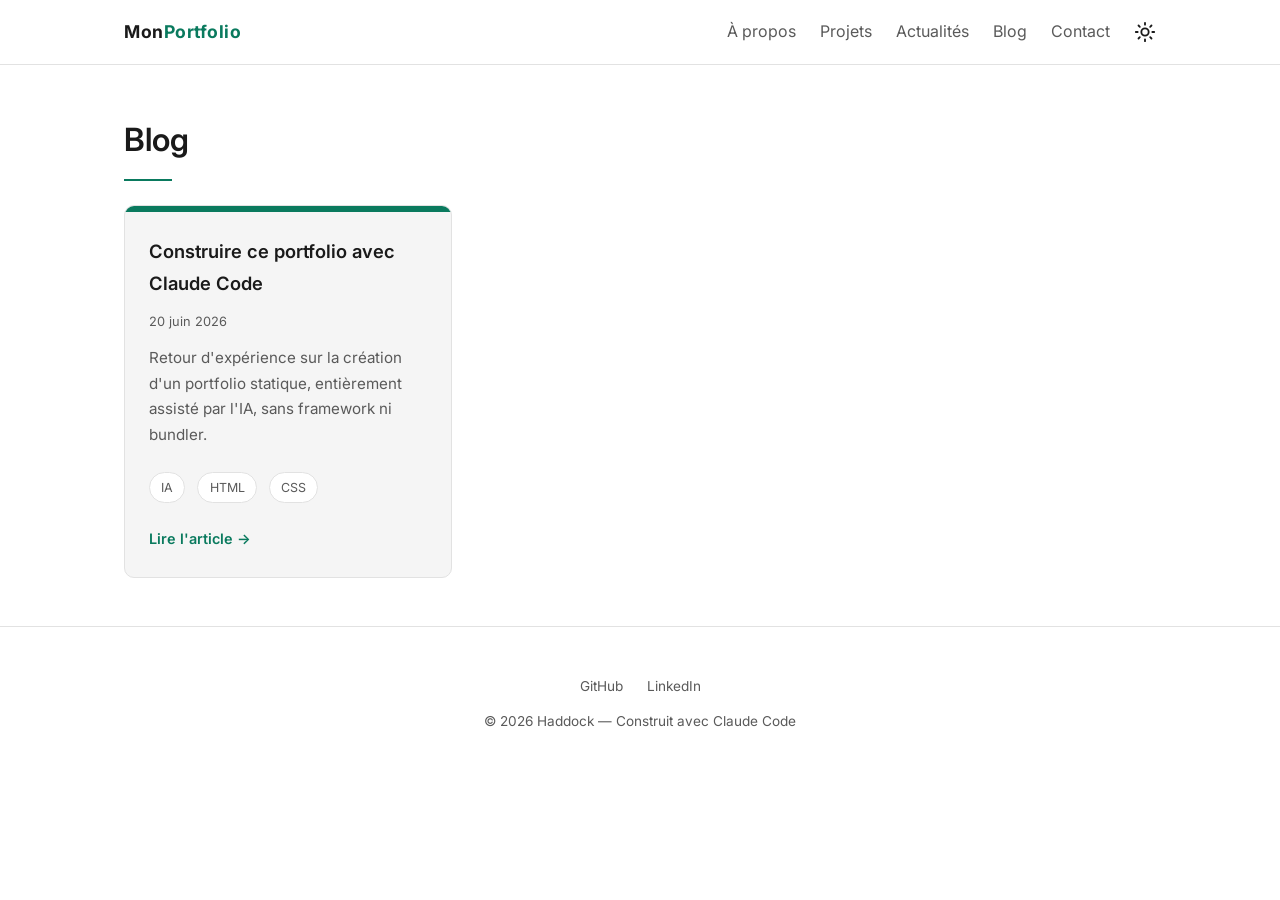
==== commit a9fabe71: "Remplacement du nom affiché par Haddock Co-Authored-By: Claude Opus 4.8 <noreply@anthropic.com>" ====
--- a/blog.html
+++ b/blog.html
@@ -4,9 +4,9 @@
   <meta charset="UTF-8">
   <meta name="viewport" content="width=device-width, initial-scale=1.0">
   <title>Blog — MonPortfolio</title>
-  <meta name="description" content="Articles et retours d'expérience de Vivien Desbois sur le développement web.">
+  <meta name="description" content="Articles et retours d'expérience de Haddock sur le développement web.">
   <meta property="og:title" content="Blog — MonPortfolio">
-  <meta property="og:description" content="Articles et retours d'expérience de Vivien Desbois sur le développement web.">
+  <meta property="og:description" content="Articles et retours d'expérience de Haddock sur le développement web.">
   <meta property="og:image" content="assets/images/og-image.jpg">
   <link rel="icon" type="image/svg+xml" href="assets/images/favicon.svg">
   <link rel="preconnect" href="https://fonts.googleapis.com">
@@ -104,7 +104,7 @@
         <a href="#" class="footer__link" target="_blank" rel="noopener" aria-label="GitHub (ouvre un nouvel onglet)">GitHub</a>
         <a href="#" class="footer__link" target="_blank" rel="noopener" aria-label="LinkedIn (ouvre un nouvel onglet)">LinkedIn</a>
       </nav>
-      <p>&copy; <span data-current-year>2026</span> Vivien Desbois — Construit avec Claude Code</p>
+      <p>&copy; <span data-current-year>2026</span> Haddock — Construit avec Claude Code</p>
     </div>
   </footer>
 
